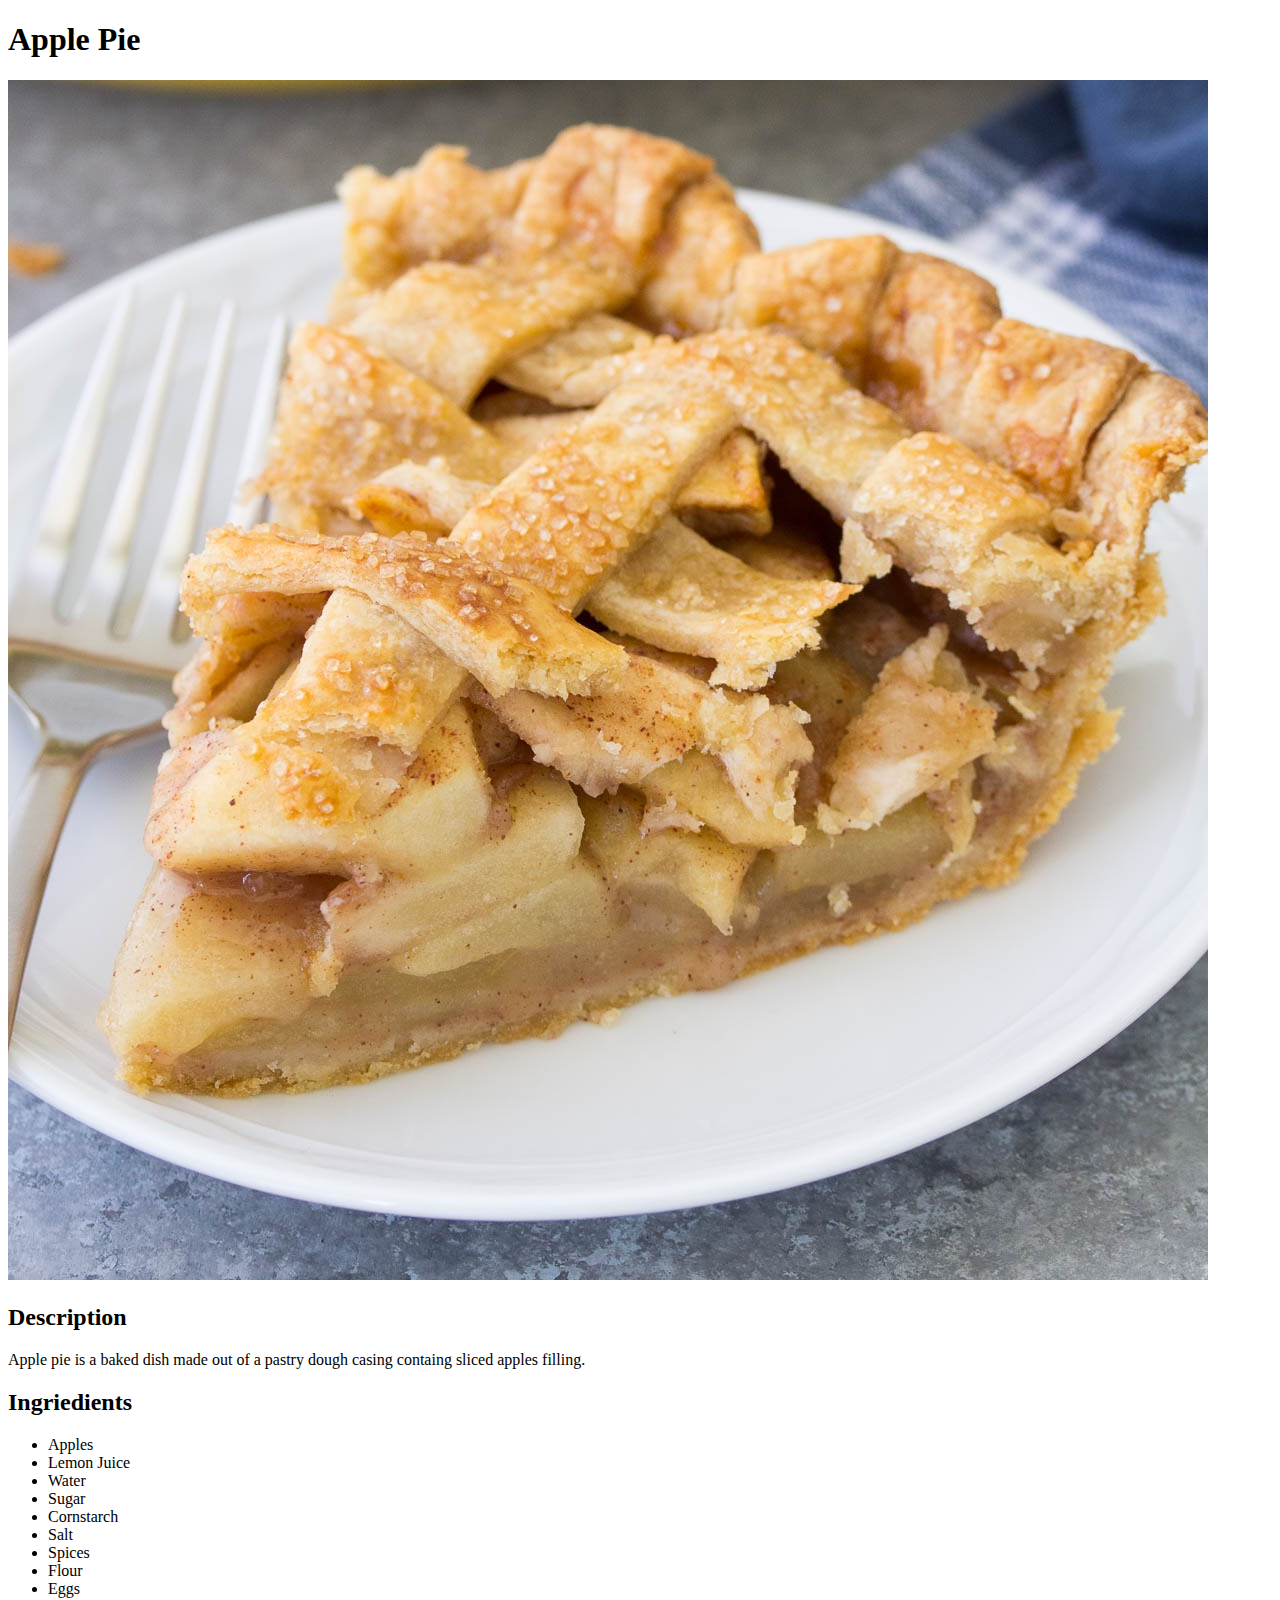
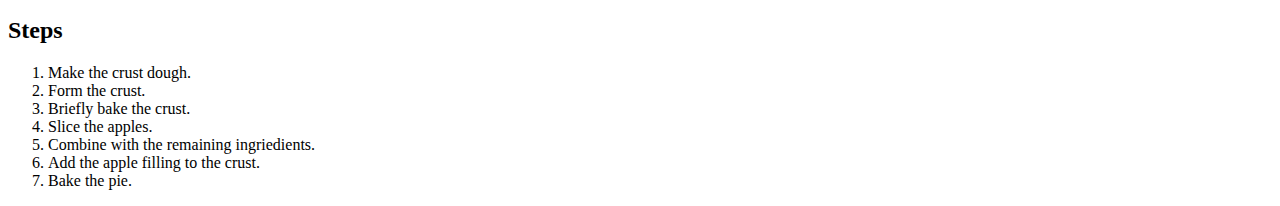
==== recipes/apple_pie.html @ 34f26d4c "Added two recipes." ====
<!DOCTYPE html>
<html lang="en">
<head>
    <meta charset="UTF-8">
    <meta name="viewport" content="width=device-width, initial-scale=1.0">
    <title>Apple Pie</title>
</head>
<body>
    <h1>Apple Pie</h1>
    <img src="../images/apple-pie.jpg" alt="A picture of an apple pie.">

    <h2>Description</h2>
    <p>
        Apple pie is a baked dish made out of a pastry dough casing containg sliced apples filling.
    </p>

    <h2>Ingriedients</h2>  
    <ul>
        <li>Apples</li>
        <li>Lemon Juice</li>
        <li>Water</li>
        <li>Sugar</li>
        <li>Cornstarch</li>
        <li>Salt</li>
        <li>Spices</li>
        <li>Flour</li>
        <li>Eggs</li>
    </ul>

    <h2>Steps</h2>
    <ol>
        <li>Make the crust dough.</li>
        <li>Form the crust.</li>
        <li>Briefly bake the crust.</li>
        <li>Slice the apples.</li>
        <li>Combine with the remaining ingriedients.</li>
        <li>Add the apple filling to the crust.</li>
        <li>Bake the pie.</li>
    </ol>

</body>
</html>
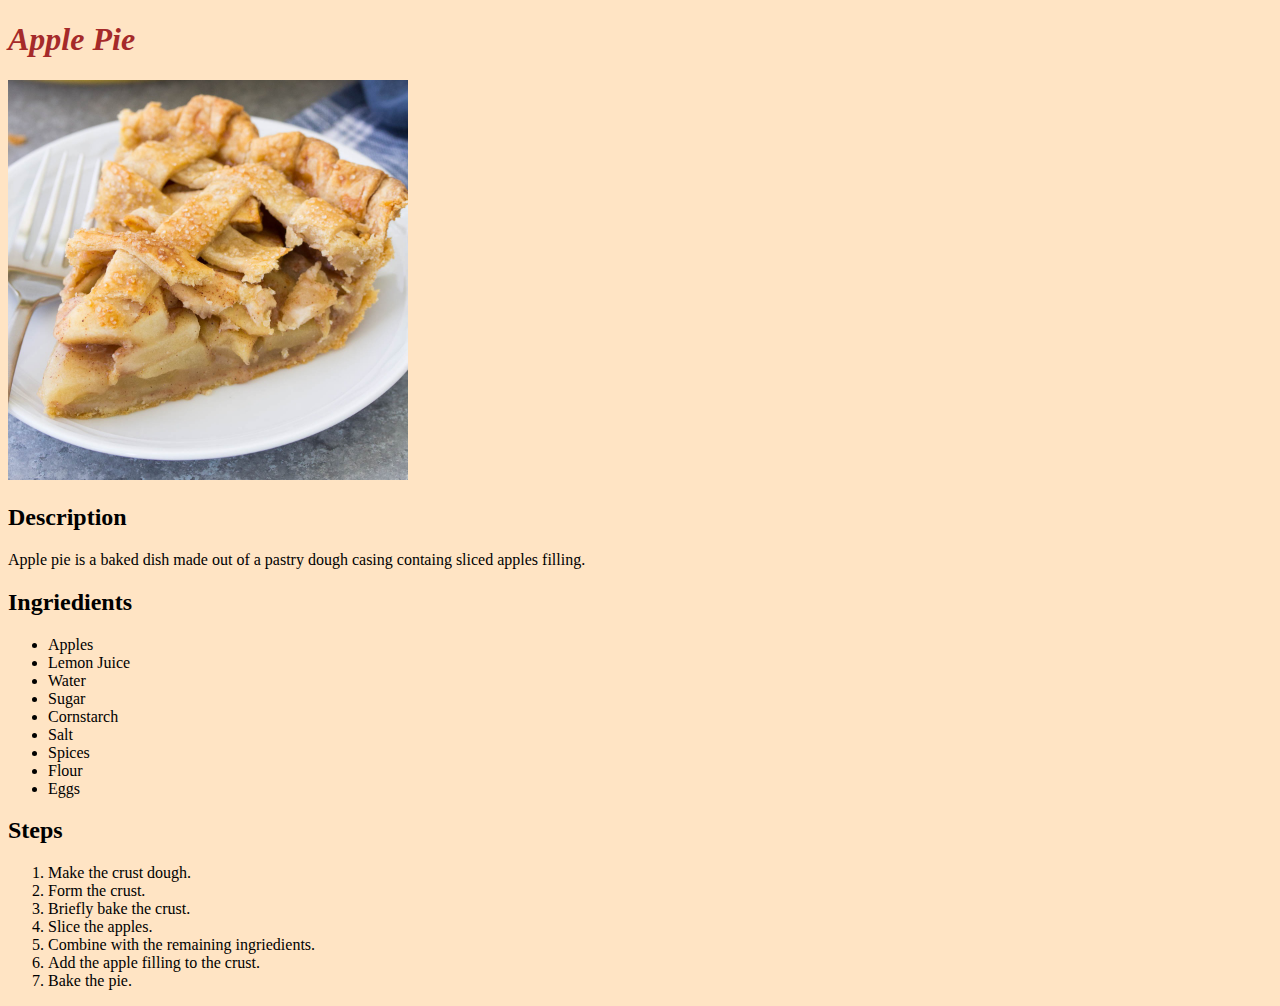
==== commit 358c5053: "Added CSS file." ====
--- a/recipes/apple_pie.html
+++ b/recipes/apple_pie.html
@@ -1,6 +1,7 @@
 <!DOCTYPE html>
 <html lang="en">
 <head>
+    <link rel="stylesheet" href="../style.css" />
     <meta charset="UTF-8">
     <meta name="viewport" content="width=device-width, initial-scale=1.0">
     <title>Apple Pie</title>
--- a/style.css
+++ b/style.css
@@ -0,0 +1,14 @@
+body {
+    background-color: bisque;
+    font-family: Verdana, "Times New Roman", sans-serif;
+}
+
+img {
+    width: 400px;
+    height: auto;
+}
+
+h1 {
+    font-style: italic;
+    color: brown;
+}